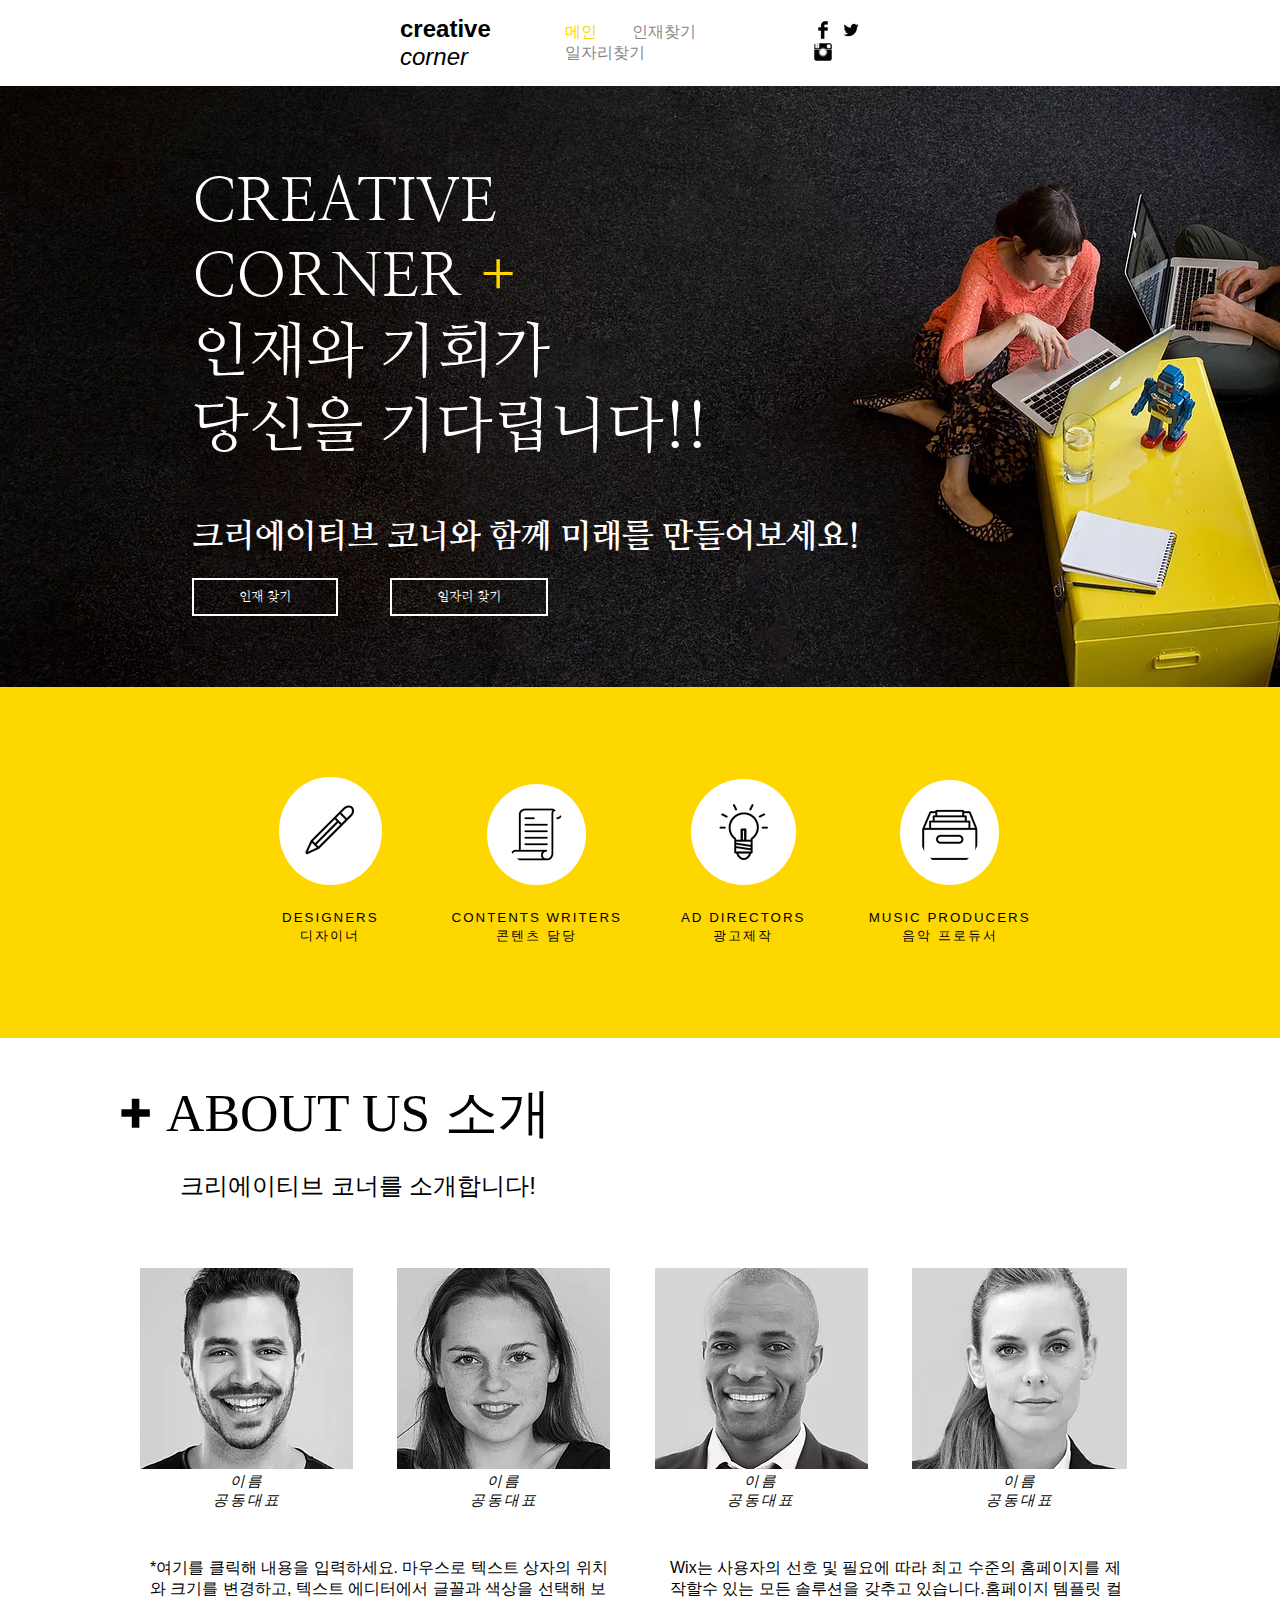
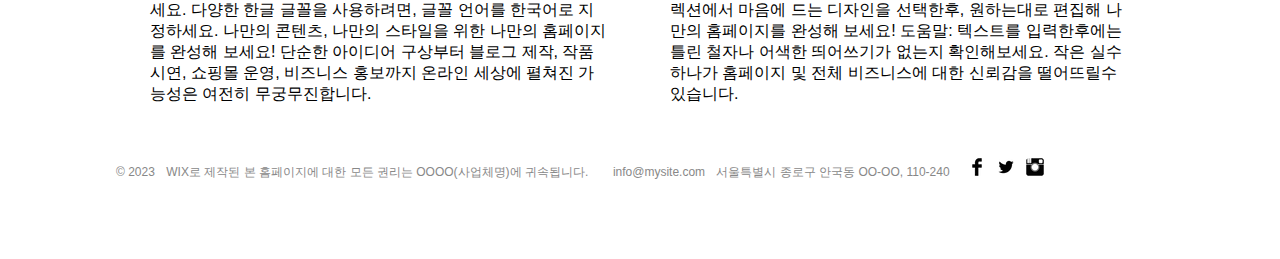
==== main.html @ 2b30edaf "홈1 html css" ====
<!DOCTYPE html>
<html>

<head>
    <meta charset="UTF-8">
    <meta name="viewport" content="width=device-width, initial-scale=1.0">
    <title>base</title>
    <link rel="stylesheet" href="main.css">
    <link rel="preconnect" href="https://fonts.gstatic.com">
    <link href="https://fonts.googleapis.com/css2?family=Nanum+Myeongjo&display=swap" rel="stylesheet">
</head>

<body>
    <header>
        <div class="logo">
            <a href="#"><strong>creative</strong> <em>corner</em></a>
        </div>
        <nav class="push">
            <ul class="nav_links">
                <li><a href="#" class="enabled">메인</a></li>
                <li><a href="#">인재찾기</a></li>
                <li><a href="#">일자리찾기</a></li>
            </ul>
        </nav>
        <nav>
            <ul class="nav_links-sns">
                <li><a href="#"><img src="facebook.webp" width="18px" height="18px" object-fit: cover;></a> </li>
                <li><a href="#"><img src="twiiter.webp" width="18px" height="18px" object-fit: cover;></a> </li>
                <li><a href="#"><img src="cammer.webp" width="18px" height="18px" object-fit: cover;> </a></li>
            </ul>
        </nav>
    </header>
    <main>
        <div class="main-container">

            <div class="div1">
                <div class="div1-item1">
                    <h4>CREATIVE</h4>
                    <h4>CORNER <span style="color: gold;">+</span> </h4>
                    <h4>인재와 기회가 </h4>
                    <h4>당신을 기다립니다!! </h4>
                </div>
                <div class="div1-item2">
                    <h5>크리에이티브 코너와 함께 미래를 만들어보세요!</h5>
                </div>
                <div class="div1-item3">
                    <a class="button1" href="talent.html">인재 찾기</a>
                    <a class="button1" href="job.html">일자리 찾기</a>
                </div>
            </div>

            <div class="div2">
                <div class="role-card">
                    <img class="icon-background" src="pencil_icon.webp">
                    <p>DESIGNERS</p>
                    <p>디자이너</p>
                </div>
                <div class="role-card">
                    <img class="icon-background" src="doc_icon.webp">
                    <p>CONTENTS WRITERS</p>
                    <p>콘텐츠 담당 </p>
                </div>
                <div class="role-card">
                    <img class="icon-background" src="bulb_icon.webp">
                    <p>AD DIRECTORS</p>
                    <p>광고제작</p>
                </div>
                <div class="role-card">
                    <img class="icon-background" src="files_icon.webp">
                    <p>MUSIC PRODUCERS</p>
                    <p>음악 프로듀서</p>
                </div>
            </div>

            <div class="div3">
                <div class="div3-item1">
                    <h1><span style="font-weight: 1000;">+</span> <span
                            style="font-family:'Times New Roman', Times, serif;">ABOUT US</span> 소개</h1>

                    <h2 style="margin-left: 60px;">크리에이티브 코너를 소개합니다!</h2>
                </div>
                <div class="div3-item2">
                    <div class="person-card">
                        <img src="person1.webp">
                        <p>이름</p>
                        <p>공동대표</p>
                    </div>
                    <div class="person-card">
                        <img src="person2.webp">
                        <p>이름</p>
                        <p>공동대표</p>
                    </div>
                    <div class="person-card">
                        <img src="person3.webp">
                        <p>이름</p>
                        <p>공동대표</p>
                    </div>
                    <div class="person-card">
                        <img src="person4.webp">
                        <p>이름</p>
                        <p>공동대표</p>
                    </div>
                </div>
                <p class="text-box div3-item3">
                    *여기를 클릭해 내용을 입력하세요. 마우스로 텍스트 상자의 위치와 크기를 변경하고, 텍스트 에디터에서 글꼴과 색상을 선택해 보세요. 다양한 한글 글꼴을 사용하려면, 글꼴
                    언어를
                    한국어로 지정하세요. 나만의 콘텐츠, 나만의 스타일을 위한 나만의 홈페이지를 완성해 보세요! 단순한 아이디어 구상부터 블로그 제작, 작품 시연, 쇼핑몰 운영, 비즈니스
                    홍보까지
                    온라인 세상에 펼쳐진 가능성은 여전히 무궁무진합니다.
                </p>
                <p class="text-box div3-item4">
                    Wix는 사용자의 선호 및 필요에 따라 최고 수준의 홈페이지를 제작할수 있는 모든 솔루션을 갖추고 있습니다.홈페이지 템플릿 컬렉션에서 마음에 드는 디자인을 선택한후,
                    원하는대로
                    편집해 나만의 홈페이지를 완성해 보세요! 도움말: 텍스트를 입력한후에는 틀린 철자나 어색한 띄어쓰기가 없는지 확인해보세요. 작은 실수 하나가 홈페이지 및 전체 비즈니스에
                    대한
                    신뢰감을 떨어뜨릴수 있습니다.
                </p>
            </div>
        </div>
    </main>
    <footer>
        <div class="bottom_box">
            <ul>
                <li class="list_1">© 2023</li>
                <li><a href="http://wix.com"> WIX로 제작된 본 홈페이지에 대한 모든 권리는 OOOO(사업체명)에 귀속됩니다.</a></li>
                <li><a href="mailto:info@mysite.com"> &nbsp &nbsp info@mysite.com </a></li>
                <li class="list_2"> 서울특별시 종로구 안국동 OO-OO, 110-240 &nbsp</li>
                <li><a href="http://www.facebook.com/wix"><img src="facebook.webp" width="18px" height="18px"
                            object-fit: cover;></a> </li>
                <li><a href="http://www.twitter.com/wix"><img src="twiiter.webp" width="18px" height="18px" object-fit:
                            cover;></a> </li>
                <li><a href="http://instagram.com/wix"><img src="cammer.webp" width="18px" height="18px" object-fit:
                            cover;> </a></li>
            </ul>
        </div>
    </footer>
</body>

</html>
---- main.css ----
ul {
    margin: 0;
    padding: 0;
  }
  .list_1 {
    text-decoration: none;
    color: #888;
  }
  .list_2 {
    text-decoration: none;
    color: #888;
  }
  footer {
    width: 1080px;
    height: 121px;
    margin: auto;
    padding: 0 8px 0 8px; 
    display: flex;
    flex-direction: column; 
    font-size: 12px;
    overflow: auto;
  }
  .bottom_box {
    flex: 3;
    padding-top: 20px;
    font-size: 12px;
  }
  .bottom_box ul > li {
    display: inline-block; 
    margin-left: 8px;
  }

  body {
    margin: 0;
    font-family: sans-serif;
  }
  a {
    text-decoration: none;
    color: #888;
  }
  ul {
    margin: 0;
    padding: 0;
  }
  * {
    box-sizing: border-box;
  }

  main {
    background: #f2f4f7;
    min-height: 700px;
  }

header {
  display: flex;
  justify-content: space-between;
  align-items: center;
  margin:  0px 400px;
  height: 86px;
  position: relative;
}

h4 {
  font-size: 45pt;
  font-weight: lighter;
  margin: 0;
}

h5 {
  font-size: 25pt;
  margin: 0;
}

.div1 .button1 {
  font-size: 10pt;
  padding: 10px 45px;
  margin-right: 3rem;
  border: 2px solid;
  color: white;
}

.div1 .button1:hover {
  color: gold;
  transition: color 0.5s;
}

.icon-background {
  border-radius: 50%;
  padding: 1.2rem;
  background-color: white;
  margin: 20px;
}

.div1 {
  background: url(./img1.webp) no-repeat;
  background-size: cover; 
  height: 601px; 
  color:white;
  font-family: 'Nanum Myeongjo', serif;
  display: grid;
  grid-template-rows: 350px 70px 50px;
  padding-top: 80px;
  padding-left: 15%;
}

.div1-item-1 {
  grid-row-start: 1;
}

.div1-item-2 {
  grid-row-start: 2;
}

.div1-item-3 {
  grid-row-start: 3;
}

.div2 {
  height: 351px; 
  background-color: gold;
  text-align: center;
  letter-spacing: 2px;
}

.role-card {
  width: 200px; 
  text-align: center; 
  padding: 10px;
  font-size: 10pt;
  display: inline-block;
  margin-top: 60px;
}

.role-card > p {
  margin: 2px;
}

.div3 {
  background-color: white;
  height: auto;
  display: grid;
  grid-template-columns: 260px 260px 260px 260px;
  grid-template-rows: 220px 280px 200px;
  justify-content: center;
}

.div3-item1 {
  grid-column: 1 / span 2;
  grid-row: 1;
}

.div3-item2 {
  grid-column: 1 / span 4;
  grid-row: 2;
}

.div3-item3{
  grid-column: 1 / span 2;
  grid-row: 3;
}

.div3-item4{
  grid-column: 3 / span 2;
  grid-row: 3;
}

.div3 h1, .div3 p {
  margin: 0;
}

.div3 h1 {
  font-size: 40pt;
  font-weight: 300;
  margin-top: 40px;
}

.div3 h2 {
  font-weight: 300;
}

.div3 .text-box {
  width: 460px;
  display: inline-block;
  margin: 20px 30px;
}

.div3 .person-card {
  display: inline-block;
  margin: 10px 20px;
  text-align: center;
  font-style: italic;
  font-size: 11pt;
  letter-spacing: 2px;
}

.logo {
  font-size: 18pt;

}

.logo > a {
  color: black;
}

nav {
  display: inline-block;
  margin-left: 10px;
  overflow: hidden;
}

.nav_links {
  list-style: none;
}

.nav_links-sns {
  list-style: none;
}

.nav_links li {
  display: inline-block;
  margin: 0 15px;
}

.nav_links-sns li {
  display: inline-block;
  margin-left: 5px;
}

.enabled {
 color: gold;
}

.push {
  margin-left: auto;
}
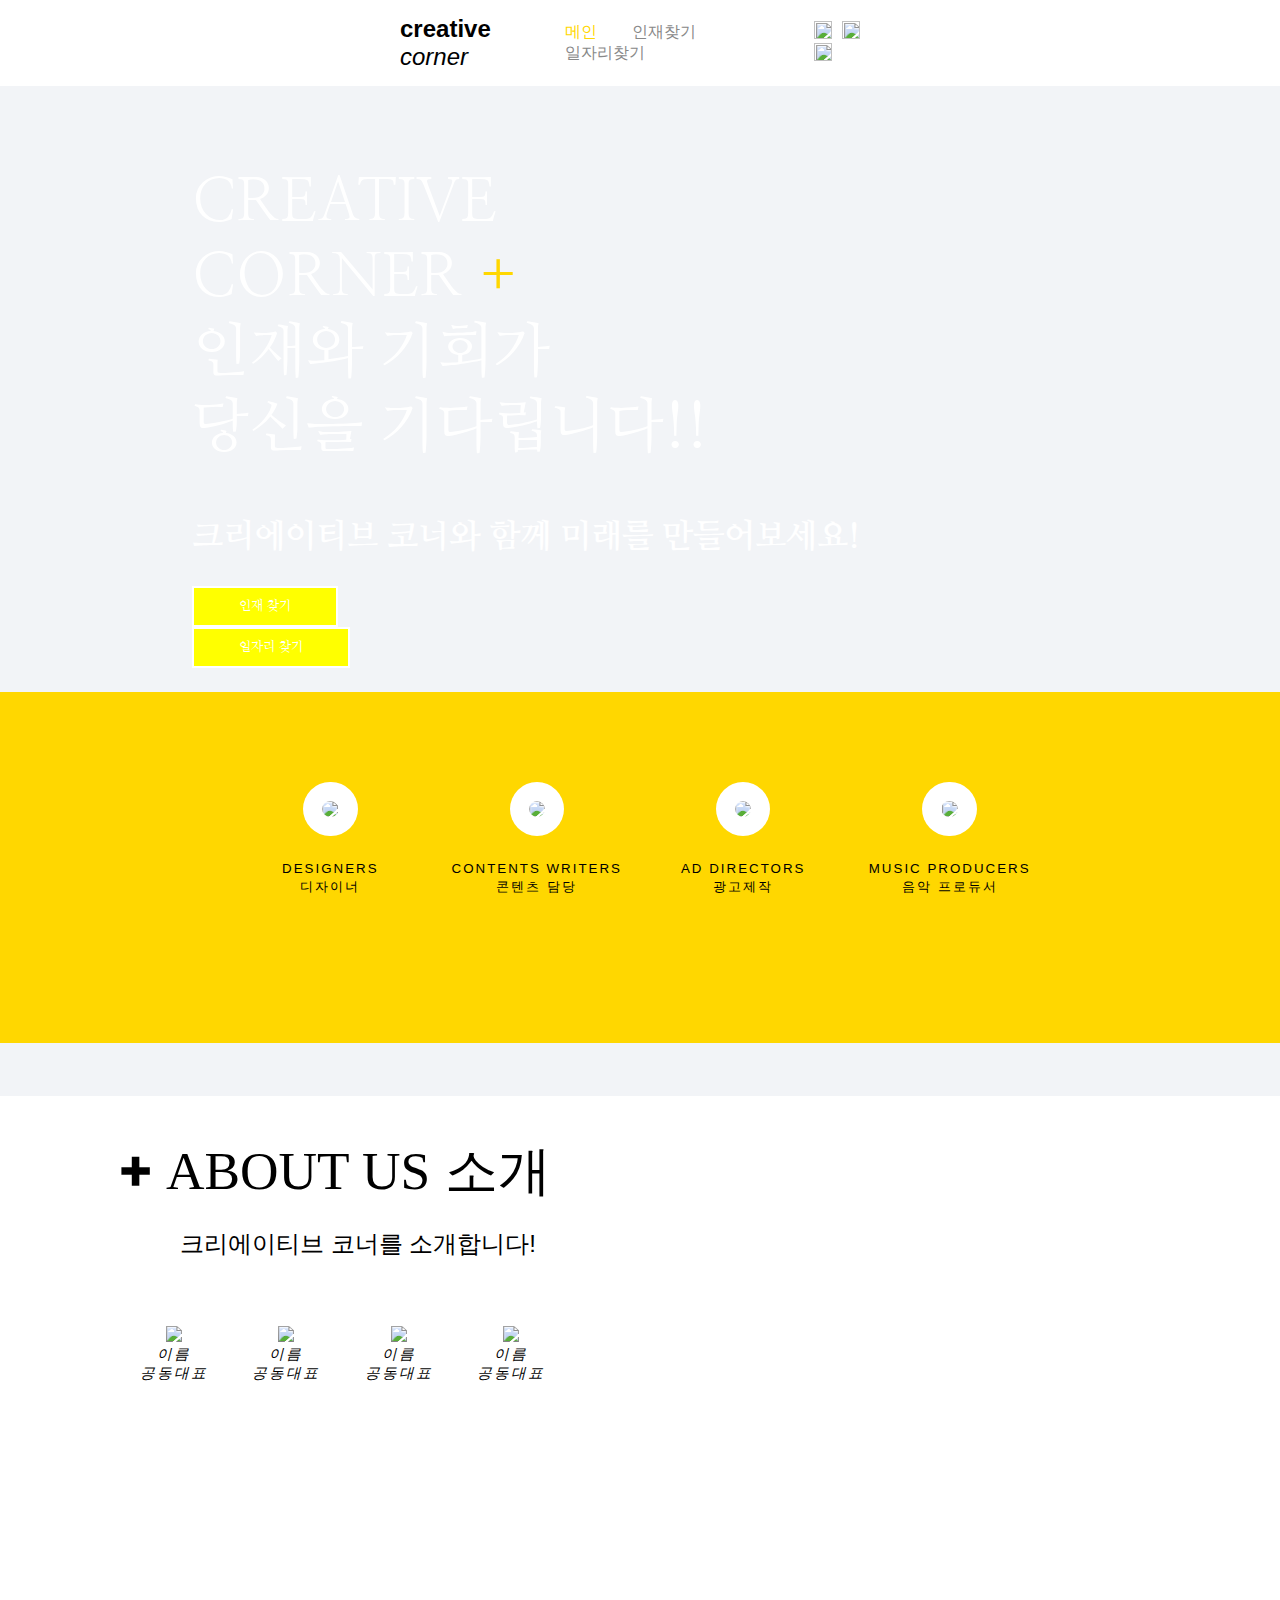
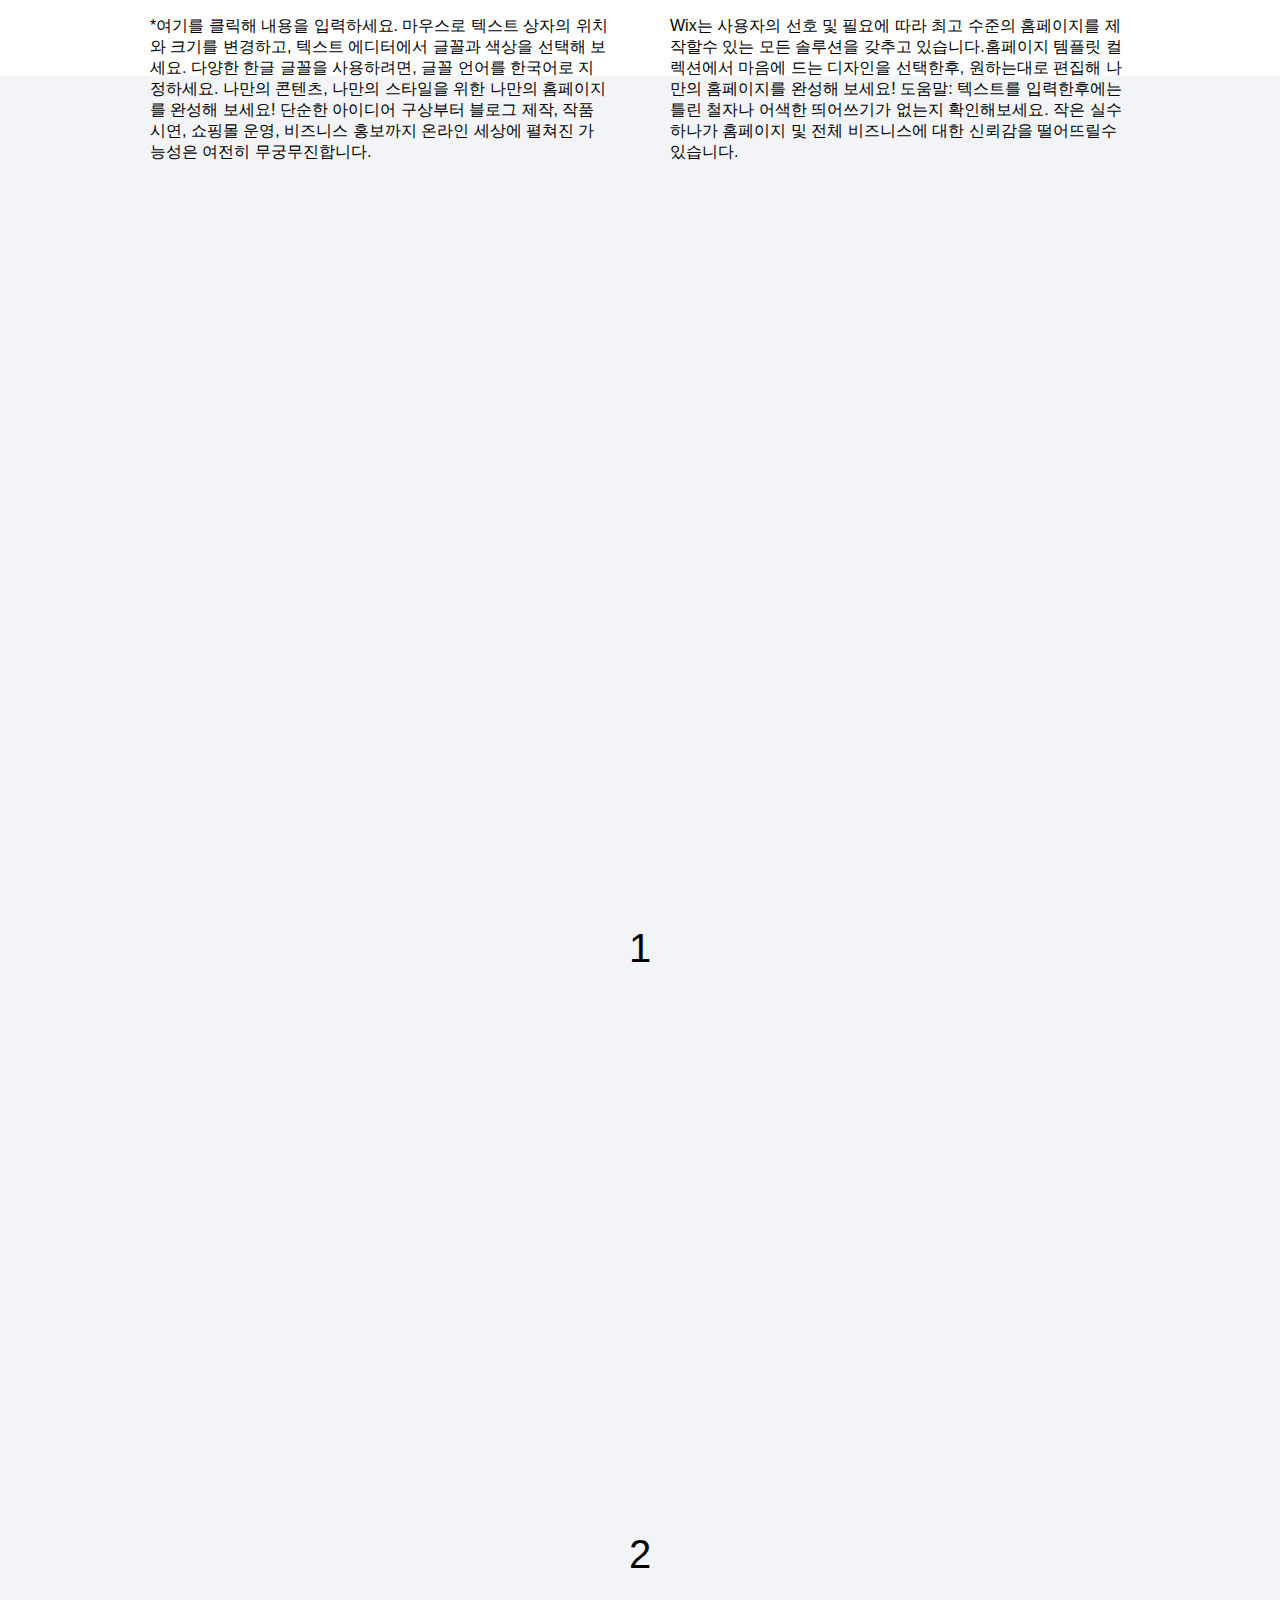
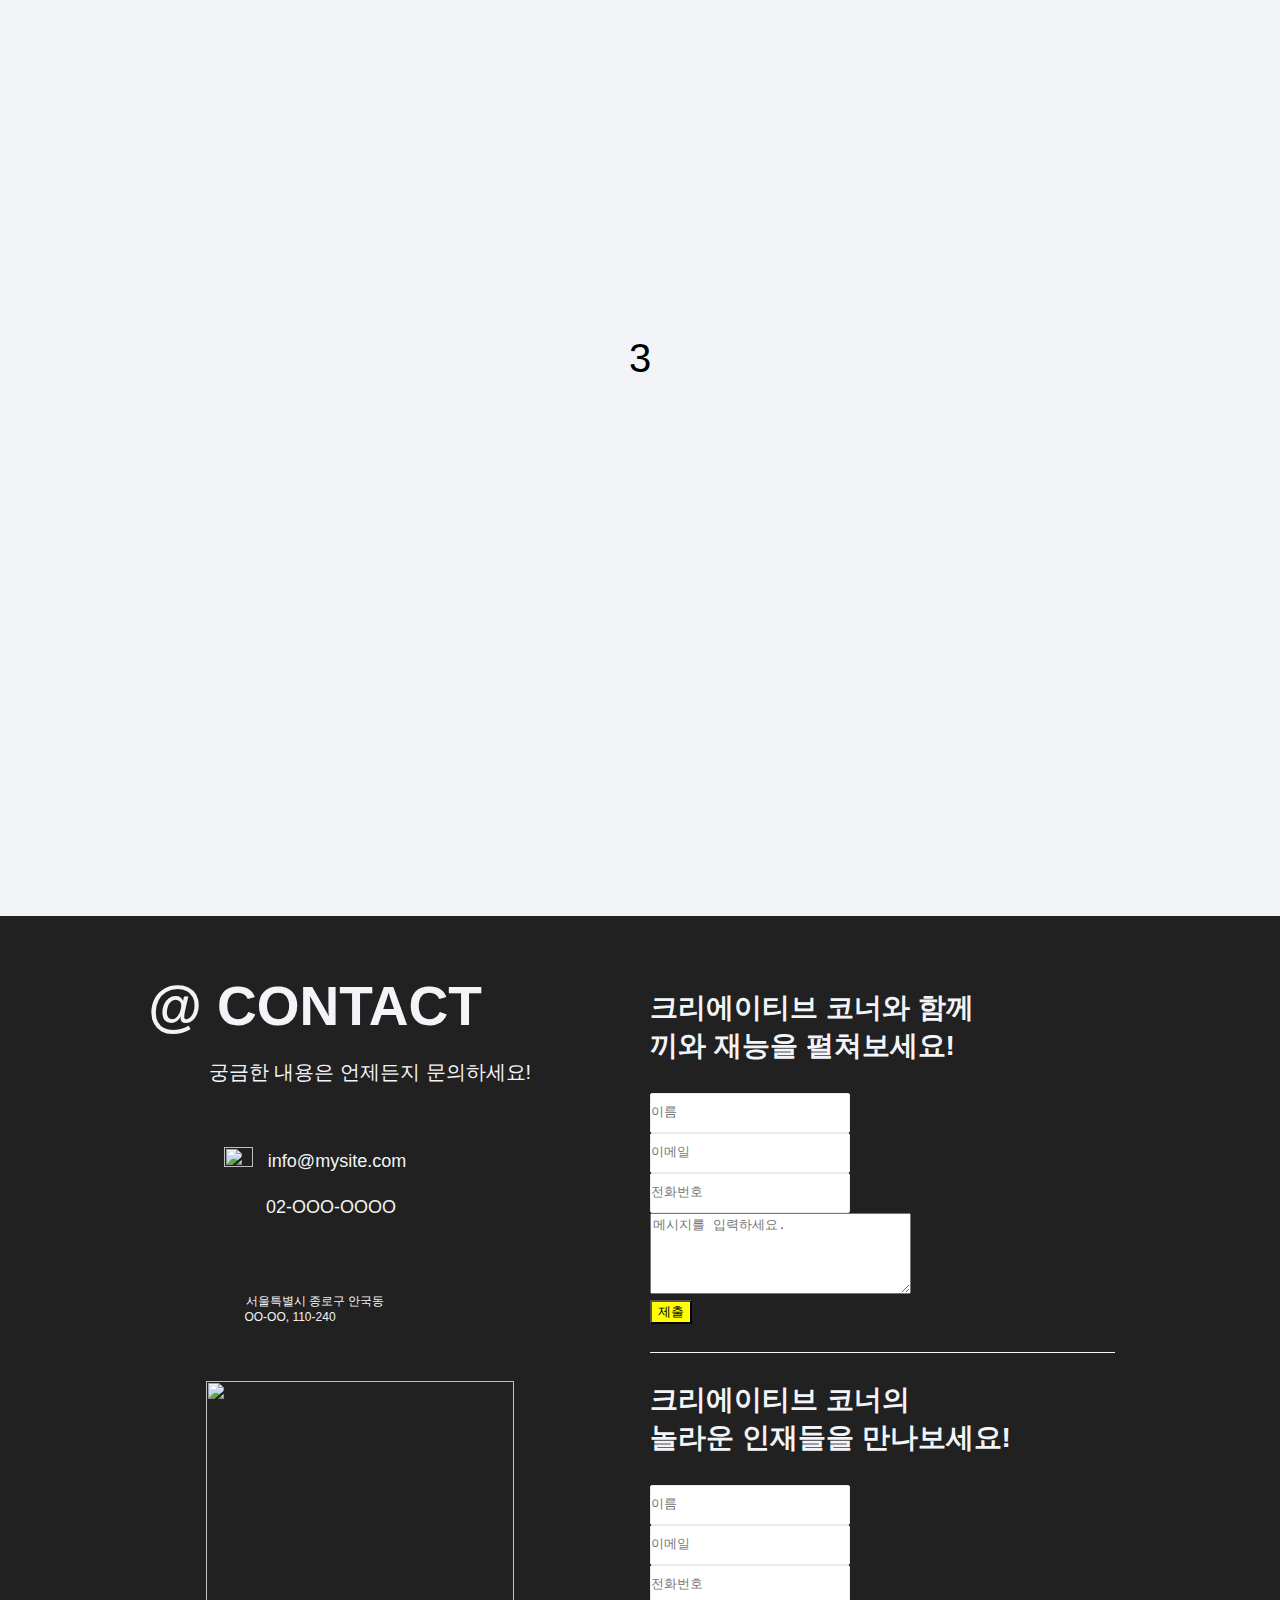
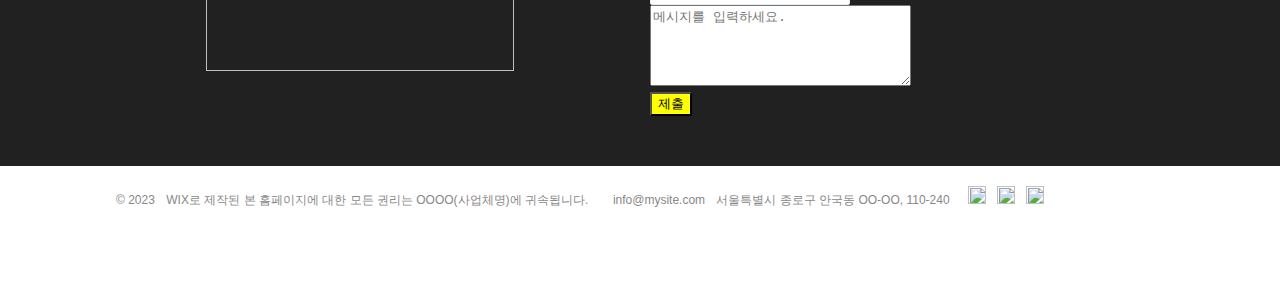
==== commit 696d73e1: "dd" ====
--- a/main.html
+++ b/main.html
@@ -117,6 +117,102 @@
                 </p>
             </div>
         </div>
+        <div class="main-container">
+    <div class="temp-box">1</div>
+    <div class="temp-box">2</div>
+    <div class="temp-box">3</div>
+    <div class="temp-box box-four">
+      <div class="sec1">
+        <div class="text">
+        <h2 class="text1">
+          <span>@ CONTACT</span>
+        </h2>
+        <div class="text2" style="font-size: 20px;">
+          <span> &nbsp 궁금한 내용은 언제든지 문의하세요!</span>
+        </div>
+        <div class="mail">
+          <img src="편지지.webp" style="width:29px;height:20px;object-fit:contain;object-position:unset"> &nbsp info@mysite.com
+        </div>
+        <div class="phone">
+          <img src="전화기.webp" style="width:17px;height:36px;object-fit:contain;object-position:unset"> &nbsp 02-OOO-OOOO
+        </div>
+        <div class="text3">
+          <span>서울특별시 종로구 안국동 <br> OO-OO, 110-240 &nbsp &nbsp&nbsp&nbsp&nbsp&nbsp&nbsp&nbsp&nbsp&nbsp&nbsp&nbsp&nbsp   </span>
+        </div>
+        </div>
+        <div class="map">
+          <img src="외대앞역.png" style="width:308px;height:290px;object-fit:contain;object-position:unset">
+        </div>
+      </div>
+      <div class="gap-box"></div>
+      <div class="sec2">
+        <div class="bom"><br></div>
+        <div class="text4" style="text-align: left; font-size: 24px;">
+          <h3>
+            <span>크리에이티브 코너와 함께 <br>끼와 재능을 펼쳐보세요!</span>
+          </h3>
+        
+        <div class="inside-container1">
+          <div class="inside-container2">
+            <div id="haha1" class="abc1">
+              <div class="hi">
+                <input type="text" class="box3"  placeholder="이름" maxlength="100"  />
+              </div>
+            </div>
+            <div id="haha2" class="abc1">
+              <div class="hi2">
+                <input type="email" class="box3" placeholder="이메일" maxlength="250" />
+              </div>
+            </div>
+            <div id="haha3" class="abc1">
+              <div class="hi3">
+                <input type="tel" class="box3" placeholder="전화번호" maxlength="50"  />
+              </div>
+            </div>
+            <div id="haha4" class="abc2">
+              <textarea class="textarea1"  cols="30" rows="5" placeholder="메시지를 입력하세요."></textarea> 
+            </div>
+            <div class="button0">
+              <button class="button1"> <span>제출</span></button>
+            </div>
+          </div>
+        <div class="line"><br></div>
+        <div class="text4"  style="text-align: left; font-size: 24px;">
+          <h3>
+            <span>크리에이티브 코너의 <br>놀라운 인재들을 만나보세요!</span>
+          </h3>
+        
+        <div class="inside-container1">
+          <div class="inside-container2">
+            <div id="haha1" class="abc1">
+              <div class="hi">
+                <input type="text" class="box3" name="이름" aria-label="이름" value="" placeholder="이름" maxlength="100"  />
+              </div>
+            </div>
+            <div id="haha2" class="abc1">
+              <div class="hi2">
+                <input type="email" class="box3" name="이메일" value="" aria-label="이메일" placeholder="이메일" maxlength="250" />
+              </div>
+            </div>
+            <div id="haha3" class="abc1">
+              <div class="hi3">
+                <input type="tel" class="box3" name="이메일" value="" aria-label="이메일" placeholder="전화번호" maxlength="50"  />
+              </div>
+            </div>
+            <div id="haha4" class="abc2">
+              <label for="message" id="messagesend"></label><textarea class="textarea1" id="messagesend" cols="30" rows="5" placeholder="메시지를 입력하세요."></textarea> 
+            </div>
+            <div class="button0">
+              <button class="button1" type="submit"> <span>제출</span></button>
+            </div>
+          </div>
+        </div>
+      </div>
+    </div>
+
+    </div>
+
+  </div>
     </main>
     <footer>
         <div class="bottom_box">
--- a/main.css
+++ b/main.css
@@ -1,4 +1,144 @@
-
+main {
+  background: #f2f4f7;
+  min-height: 700px;
+}
+.main-container {
+  min-width: 980px;
+  margin: auto;
+  display: grid;
+  grid-template-rows: 606px 404px 580px 850px; 
+}
+.temp-box {
+  width: 100%;
+  height: 100%;
+  font-size: 40px;
+  text-align: center;
+}
+.box-four {
+  display: flex;
+  flex-direction: row;
+  border: none;
+  background-color: rgba(33, 33, 33, 1);
+  color: #f2f4f7;
+}
+.box-four .sec1 .text1 {
+  font-size: 55px;
+  margin-top: 58px;
+  margin-bottom: 21px;
+}
+.box-four .sec1 .text2 {
+margin-left: 99px;
+margin-bottom: 61px;
+}
+.mail {
+  
+  font-size: 18px;
+}
+.phone {
+  
+  font-size: 18px;
+  margin-top: 5px;
+  margin-bottom: 75px;
+}
+.box-four .sec1 .text3 {
+  font-size: 12px;
+  margin-top: 33px;
+  margin-bottom: 57px;
+  box-sizing: border-box;
+}
+.map {
+  margin-left: 90px;
+}
+.box-four > div:first-child {
+  flex: 1;
+}
+.box-four > div:last-child {
+  flex: 1;
+  margin-left: 20px;
+}
+.inside-container1 {
+  height: 155px;
+  width: 465px;
+  position: relative;
+  pointer-events: none;
+}
+.inside-container2 {
+  position: static;
+  display: grid;
+  height: auto;
+  width: 100%;
+  min-height: auto;
+  grid-template-rows: min-content min-content min-content min-content 1fr;
+  grid-template-columns: 100%;
+}
+.haha1 {
+  position: relative;
+  margin: 11px 0px 9px 0;
+  left: 8px;
+  grid-area: 1 / 1 / 2 / 2;
+  justify-self: start;
+  align-self: start;
+}
+.haha2 {
+  position: relative;
+  margin: 0px 0px 4px 0;
+  left: 8px;
+  grid-area: 2 / 1 / 3 / 2;
+  justify-self: start;
+  align-self: start;
+}
+.haha3 {
+  position: relative;
+  margin: 0px 0px 6px 0;
+  left: 8px;
+  grid-area: 3 / 1 / 4 / 2;
+  justify-self: start;
+  align-self: start;
+}
+.haha4 {
+  position: relative;
+  margin: 11px 0px 6px 0;
+  left: 336px;
+  grid-area: 1 / 1 / 5 / 2;
+  justify-self: start;
+  align-self: start;
+}
+.abc1 {
+  background: white;
+  margin: 0px;
+  display: flex;
+  flex-direction: column;
+  width: 200px;
+  height: 40px;
+  padding: 0px;
+  border: 1px solid #E6ECF0;
+  border-radius: 2px;
+  overflow: hidden;
+  box-sizing: border-box; 
+}
+.abc2 {
+  flex-direction: row;
+}
+.box3 {
+  padding: 0;
+  margin: 0;
+  background: none;
+  border: none;
+}
+.button1 {
+  background-color: yellow;
+  text-align: initial;
+  display: flex;
+  align-items: center;
+  box-sizing: border-box;
+  width: fit-content;
+}
+.line {
+  border: 1px solid;
+  border-top: #E6ECF0; 
+  border-left: #E6ECF0;
+  border-right: #E6ECF0;
+}
 
 
   ul {
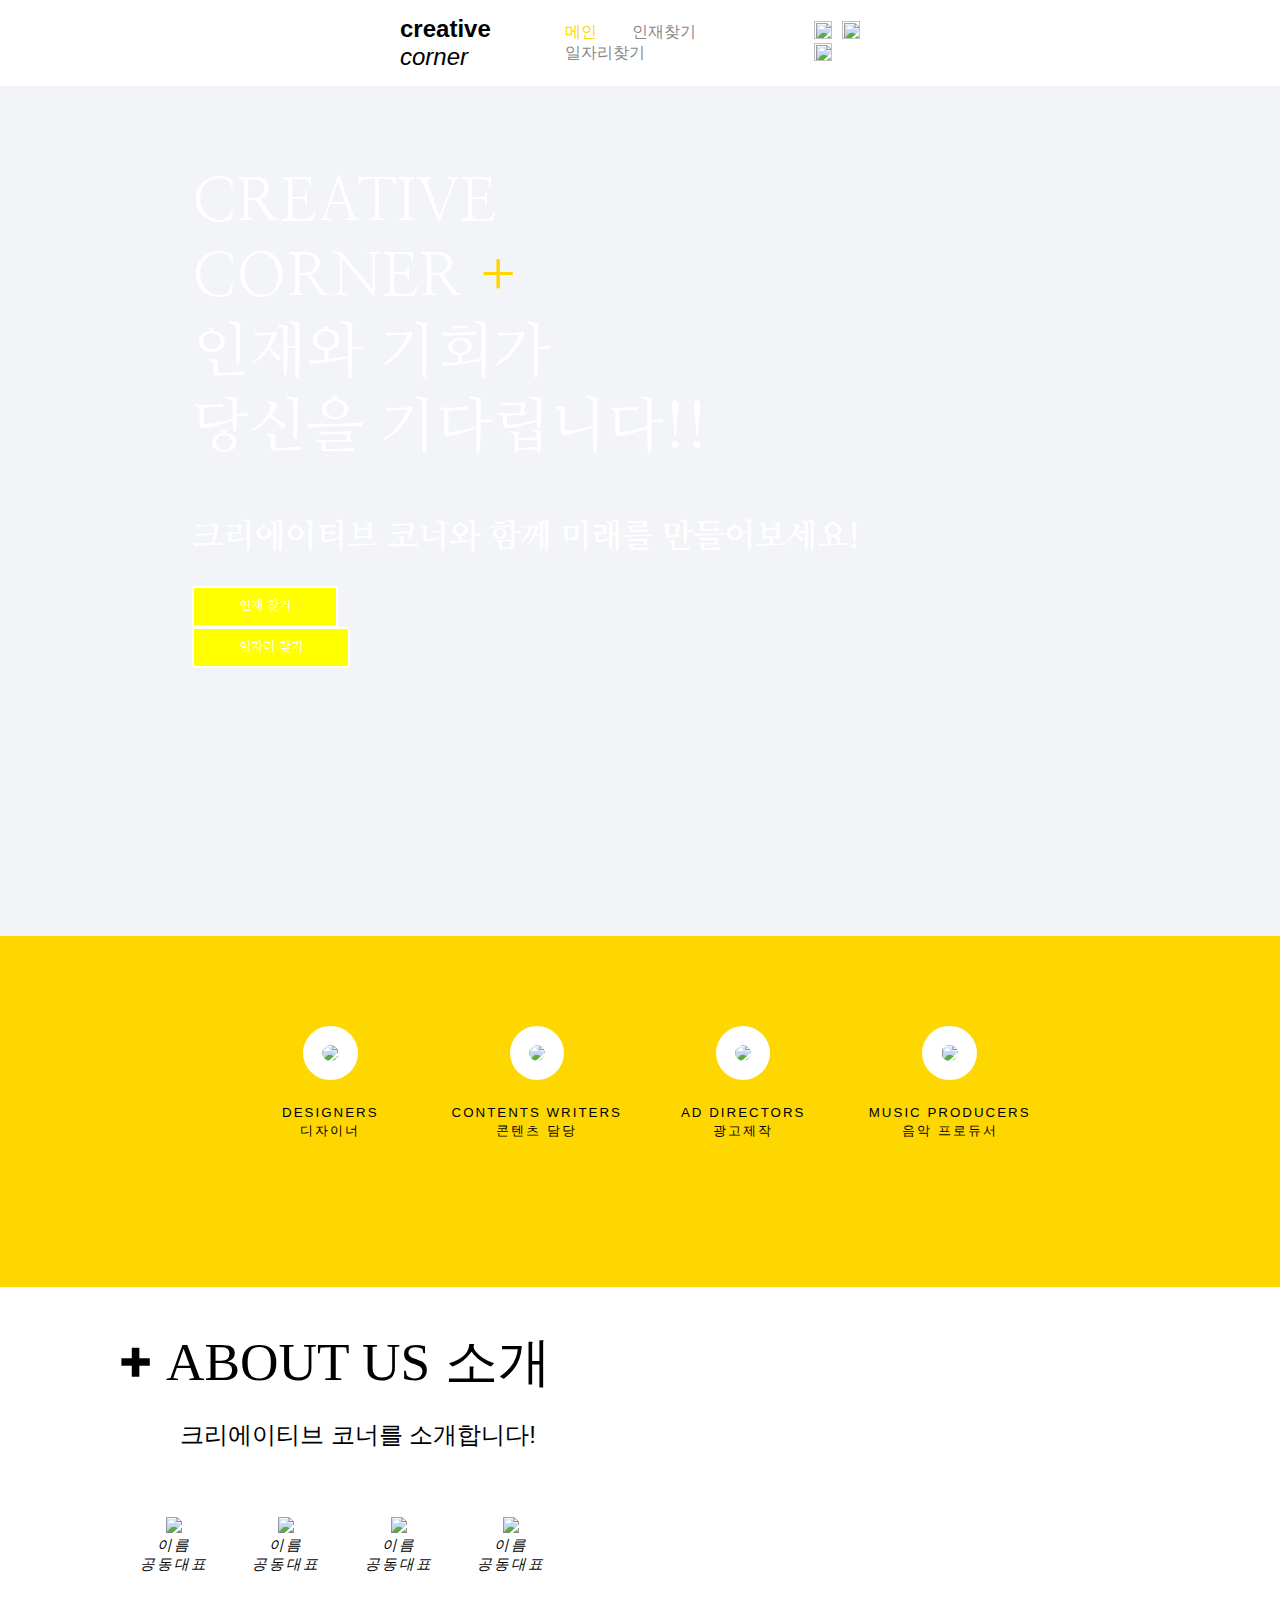
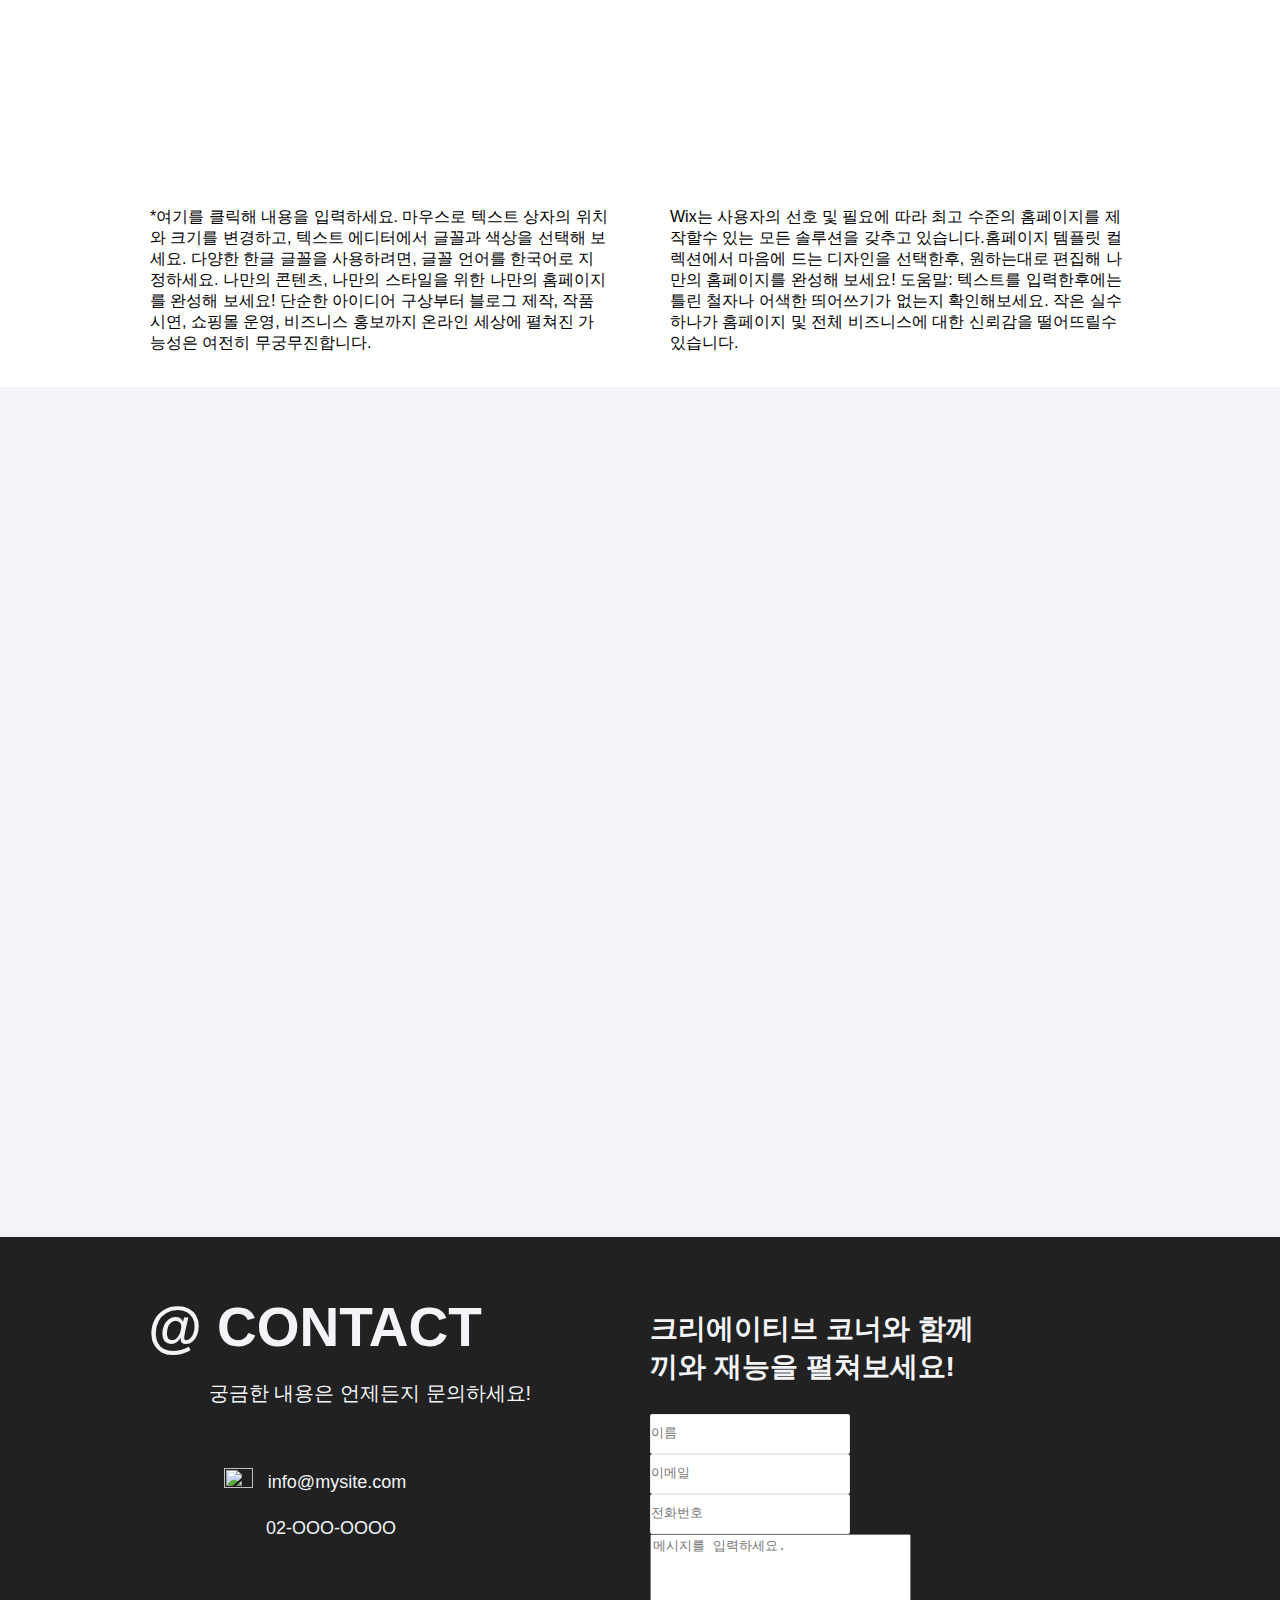
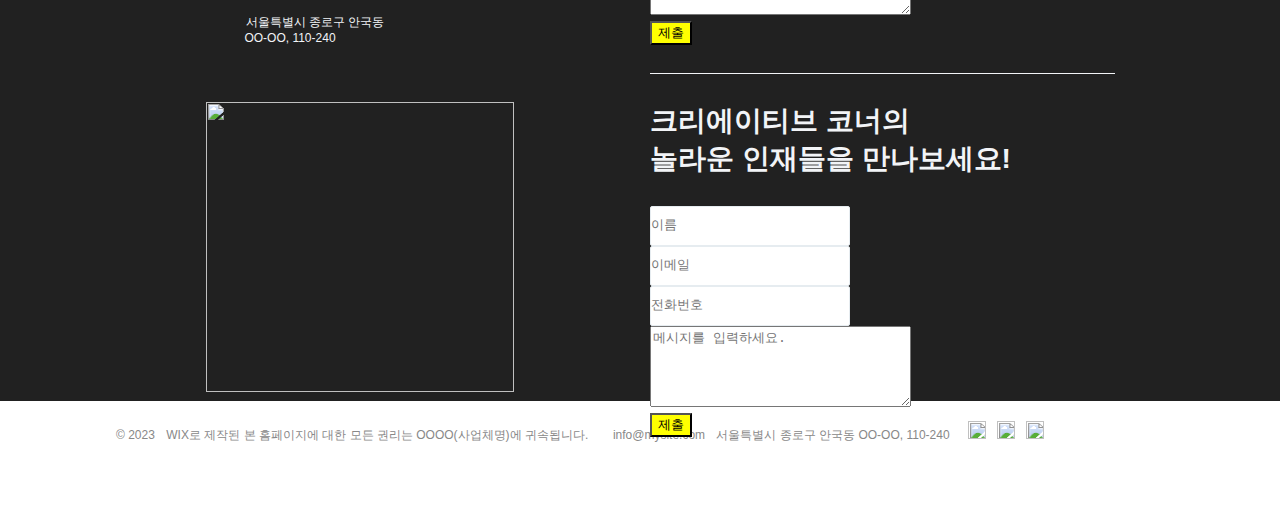
==== commit e1dcf123: "dd" ====
--- a/main.html
+++ b/main.html
@@ -117,10 +117,8 @@
                 </p>
             </div>
         </div>
-        <div class="main-container">
-    <div class="temp-box">1</div>
-    <div class="temp-box">2</div>
-    <div class="temp-box">3</div>
+  <div class="main-container">
+    <div class="temp-box"></div>
     <div class="temp-box box-four">
       <div class="sec1">
         <div class="text">
--- a/main.css
+++ b/main.css
@@ -6,7 +6,7 @@
   min-width: 980px;
   margin: auto;
   display: grid;
-  grid-template-rows: 606px 404px 580px 850px; 
+  grid-template-rows: 850px; 
 }
 .temp-box {
   width: 100%;
